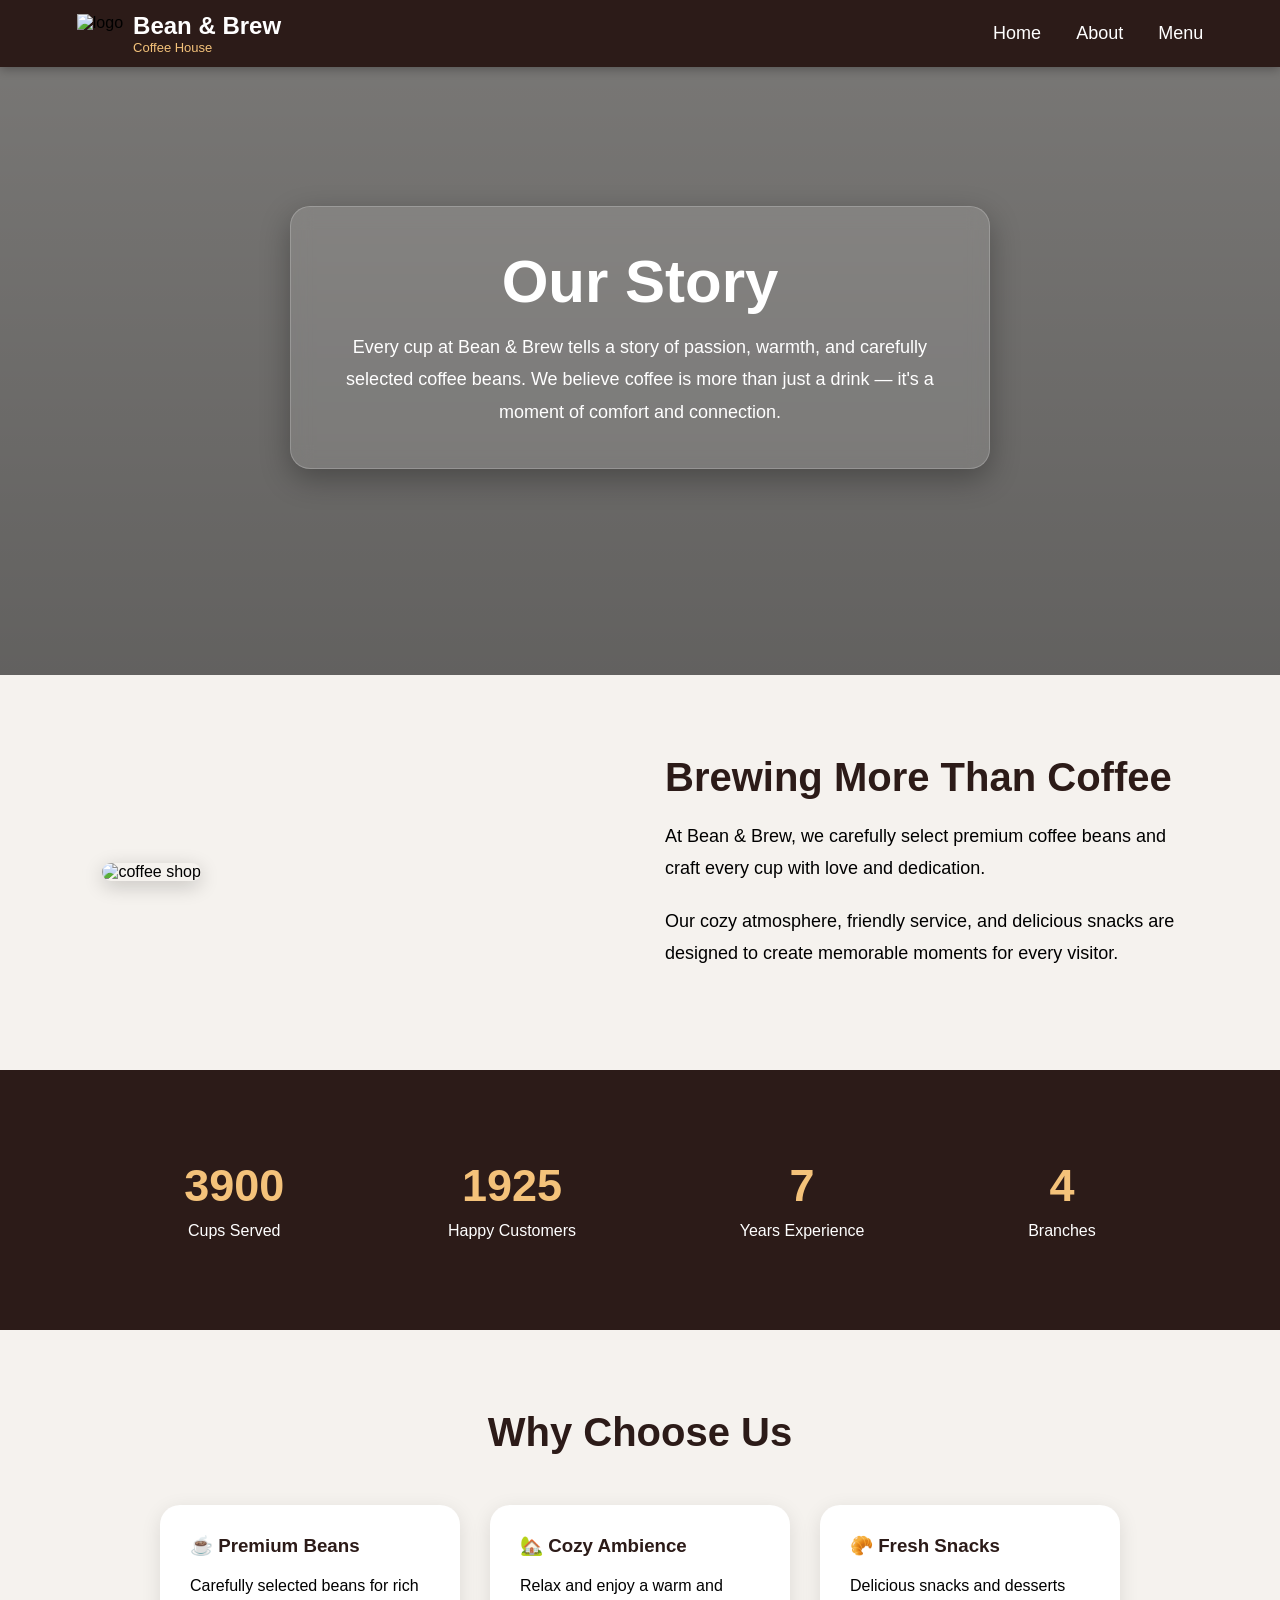
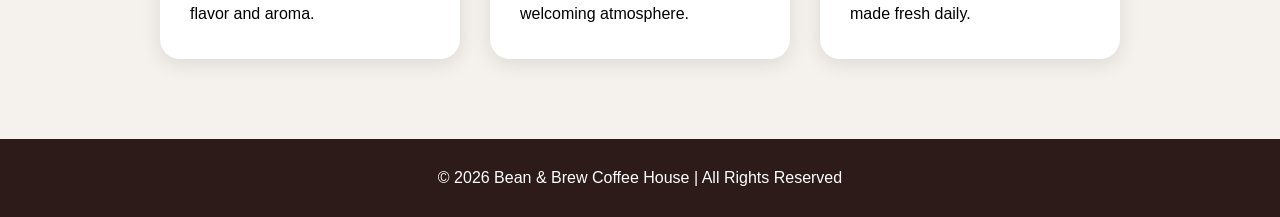
==== Files/About.html @ 9b911186 "folder update" ====
<!doctype html>
<html lang="en">
  <head>
    <meta charset="UTF-8" />
    <meta name="viewport" content="width=device-width, initial-scale=1.0" />
    <title>About | Bean & Brew Coffee House</title>

    <style>
      * {
        margin: 0;
        padding: 0;
        box-sizing: border-box;
        font-family: Arial, sans-serif;
      }

      body {
        background: #f5f2ee;
        overflow-x: hidden;
      }

      /* NAVBAR */

      nav {
        display: flex;
        justify-content: space-between;
        align-items: center;
        padding: 12px 6%;
        background-color: #2c1b18;

        position: fixed;
        top: 0;
        left: 0;

        width: 100%;
        z-index: 1000;

        box-shadow: 0 2px 10px rgba(0, 0, 0, 0.3);
      }

      .logo-section {
        display: flex;
        align-items: center;
        gap: 10px;
      }

      .brand {
        display: flex;
        align-items: center;
        gap: 10px;
      }

      .logo {
        height: 40px;
        width: auto;
      }

      .logo-text h2 {
        color: white;
      }

      .logo-text p {
        color: #f4c27a;
        font-size: 13px;
      }

      nav ul {
        display: flex;
        list-style: none;
        gap: 35px;
      }

      nav ul li a {
        text-decoration: none;
        color: white;
        font-size: 18px;
        transition: 0.3s;
      }

      nav ul li a:hover {
        color: #f4c27a;
      }

      /* HERO */

      .about-hero {
        height: 75vh;
        background:
          linear-gradient(rgba(0, 0, 0, 0.5), rgba(0, 0, 0, 0.6)),
          url("https://images.unsplash.com/photo-1445116572660-236099ec97a0?q=80&w=1400");

        background-size: cover;
        background-position: center;

        display: flex;
        justify-content: center;
        align-items: center;
        padding: 20px;
      }

      /* STORY BOX */

      .story-box {
        background: rgba(255, 255, 255, 0.12);

        backdrop-filter: blur(10px);

        padding: 40px;

        max-width: 700px;

        border-radius: 20px;

        text-align: center;

        border: 1px solid rgba(255, 255, 255, 0.2);

        box-shadow: 0 10px 30px rgba(0, 0, 0, 0.3);

        color: white;
      }

      .story-box h1 {
        font-size: 60px;
        margin-bottom: 15px;
      }

      .story-box p {
        font-size: 18px;
        line-height: 1.8;
      }

      /* ABOUT */

      .about-container {
        padding: 80px 8%;

        display: flex;
        align-items: center;
        justify-content: space-between;

        gap: 50px;
        flex-wrap: wrap;
      }

      .about-image {
        flex: 1;
        min-width: 300px;
      }

      .about-image img {
        width: 100%;
        border-radius: 20px;

        box-shadow: 0 5px 20px rgba(0, 0, 0, 0.2);
      }

      .about-text {
        flex: 1;
        min-width: 300px;
      }

      .about-text h2 {
        font-size: 40px;
        color: #2c1b18;
        margin-bottom: 20px;
      }

      .about-text p {
        font-size: 18px;
        line-height: 1.8;
        margin-bottom: 20px;
      }

      /* STATS */

      .stats {
        background: #2c1b18;

        padding: 70px 8%;

        display: flex;
        justify-content: space-around;
        flex-wrap: wrap;

        text-align: center;
      }

      .stat {
        margin: 20px;
        color: white;
      }

      .stat h2 {
        font-size: 45px;
        color: #f4c27a;
        margin-bottom: 10px;
      }

      /* FEATURES */

      .features {
        padding: 80px 8%;
      }

      .features h2 {
        text-align: center;
        font-size: 40px;
        margin-bottom: 50px;
        color: #2c1b18;
      }

      .card-container {
        display: flex;
        justify-content: center;
        flex-wrap: wrap;
        gap: 30px;
      }

      .card {
        width: 300px;

        background: white;

        padding: 30px;

        border-radius: 20px;

        box-shadow: 0 5px 20px rgba(0, 0, 0, 0.1);

        transition: 0.4s;
      }

      .card:hover {
        transform: translateY(-10px);
      }

      .card h3 {
        margin-bottom: 15px;
        color: #2c1b18;
      }

      .card p {
        line-height: 1.8;
      }

      /* FOOTER */

      footer {
        background: #2c1b18;
        color: white;
        text-align: center;
        padding: 30px;
      }

      /* MOBILE */

      @media (max-width: 768px) {
        nav {
          flex-direction: column;
          gap: 20px;
        }

        nav ul {
          gap: 15px;
          flex-wrap: wrap;
          justify-content: center;
        }

        .story-box h1 {
          font-size: 40px;
        }

        .story-box {
          padding: 25px;
        }

        .about-text h2 {
          font-size: 30px;
        }
      }
    </style>
  </head>

  <body>
    <nav>
      <div class="logo-section">
        <img
          class="logo"
          src="https://cdn-icons-png.flaticon.com/512/924/924514.png"
          alt="logo"
        />

        <div class="logo-text">
          <h2>Bean & Brew</h2>
          <p>Coffee House</p>
        </div>
      </div>

      <ul>
        <li><a href="index.html">Home</a></li>
        <li><a href="#">About</a></li>
        <li><a href="menu.html">Menu</a></li>
      </ul>
    </nav>

    <section class="about-hero">
      <div class="story-box">
        <h1>Our Story</h1>

        <p>
          Every cup at Bean & Brew tells a story of passion, warmth, and
          carefully selected coffee beans. We believe coffee is more than just a
          drink — it's a moment of comfort and connection.
        </p>
      </div>
    </section>

    <section class="about-container">
      <div class="about-image">
        <img
          src="https://images.unsplash.com/photo-1495474472287-4d71bcdd2085?q=80&w=1200"
          alt="coffee shop"
        />
      </div>

      <div class="about-text">
        <h2>Brewing More Than Coffee</h2>

        <p>
          At Bean & Brew, we carefully select premium coffee beans and craft
          every cup with love and dedication.
        </p>

        <p>
          Our cozy atmosphere, friendly service, and delicious snacks are
          designed to create memorable moments for every visitor.
        </p>
      </div>
    </section>

    <section class="stats">
      <div class="stat">
        <h2 class="counter" data-target="5000">0</h2>
        <p>Cups Served</p>
      </div>

      <div class="stat">
        <h2 class="counter" data-target="2500">0</h2>
        <p>Happy Customers</p>
      </div>

      <div class="stat">
        <h2 class="counter" data-target="8">0</h2>
        <p>Years Experience</p>
      </div>

      <div class="stat">
        <h2 class="counter" data-target="5">0</h2>
        <p>Branches</p>
      </div>
    </section>

    <section class="features">
      <h2>Why Choose Us</h2>

      <div class="card-container">
        <div class="card">
          <h3>☕ Premium Beans</h3>

          <p>Carefully selected beans for rich flavor and aroma.</p>
        </div>

        <div class="card">
          <h3>🏡 Cozy Ambience</h3>

          <p>Relax and enjoy a warm and welcoming atmosphere.</p>
        </div>

        <div class="card">
          <h3>🥐 Fresh Snacks</h3>

          <p>Delicious snacks and desserts made fresh daily.</p>
        </div>
      </div>
    </section>

    <footer>
      <p>© 2026 Bean & Brew Coffee House | All Rights Reserved</p>
    </footer>

    <script>
      const counters = document.querySelectorAll(".counter");

      counters.forEach((counter) => {
        let count = 0;

        const target = +counter.dataset.target;

        const update = () => {
          const increment = target / 100;

          if (count < target) {
            count += increment;

            counter.innerText = Math.ceil(count);

            setTimeout(update, 20);
          } else {
            counter.innerText = target;
          }
        };

        update();
      });
    </script>
  </body>
</html>
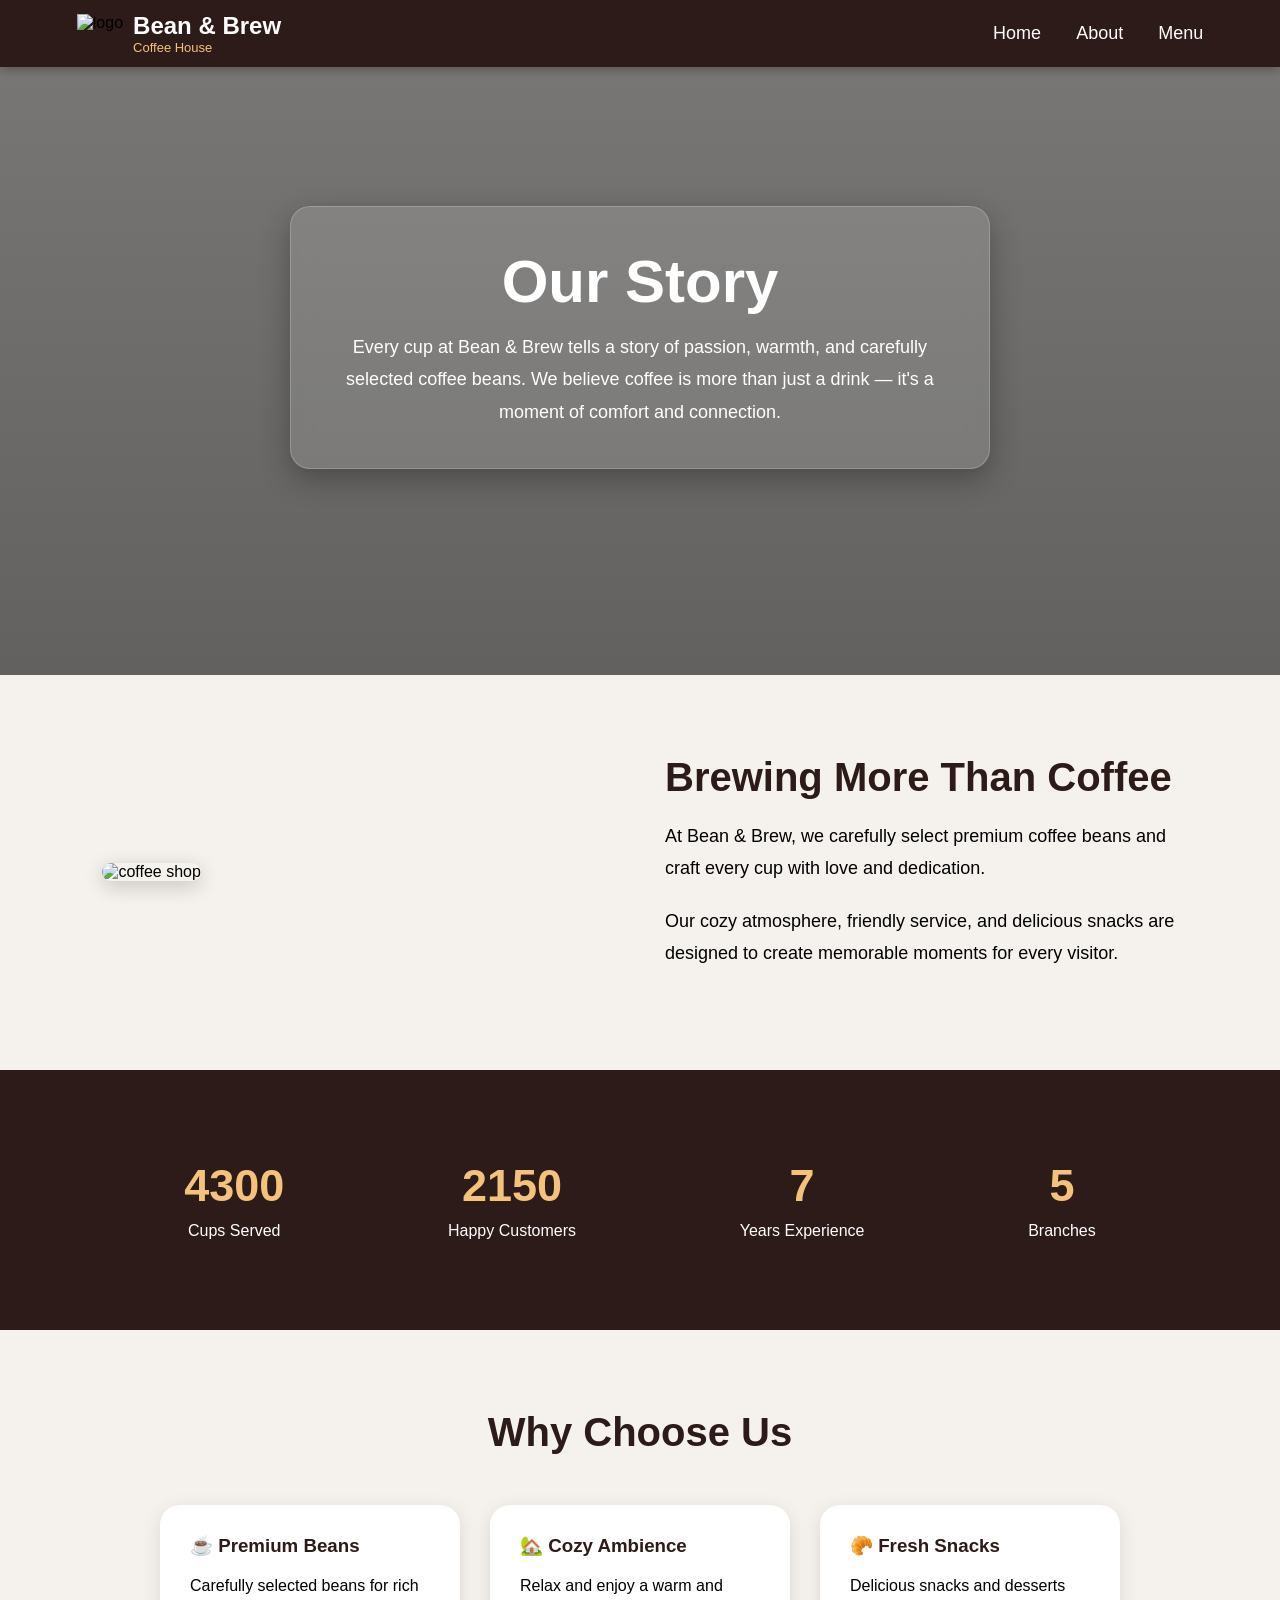
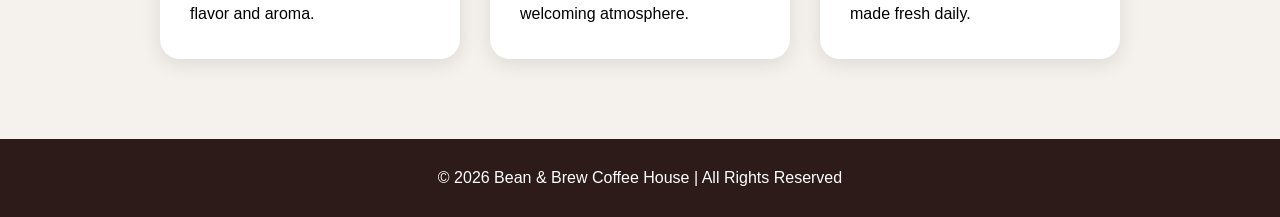
==== commit 9ba473cc: "link fix" ====
--- a/Files/About.html
+++ b/Files/About.html
@@ -297,7 +297,7 @@
       </div>
 
       <ul>
-        <li><a href="index.html">Home</a></li>
+        <li><a href="/index.html">Home</a></li>
         <li><a href="#">About</a></li>
         <li><a href="menu.html">Menu</a></li>
       </ul>
